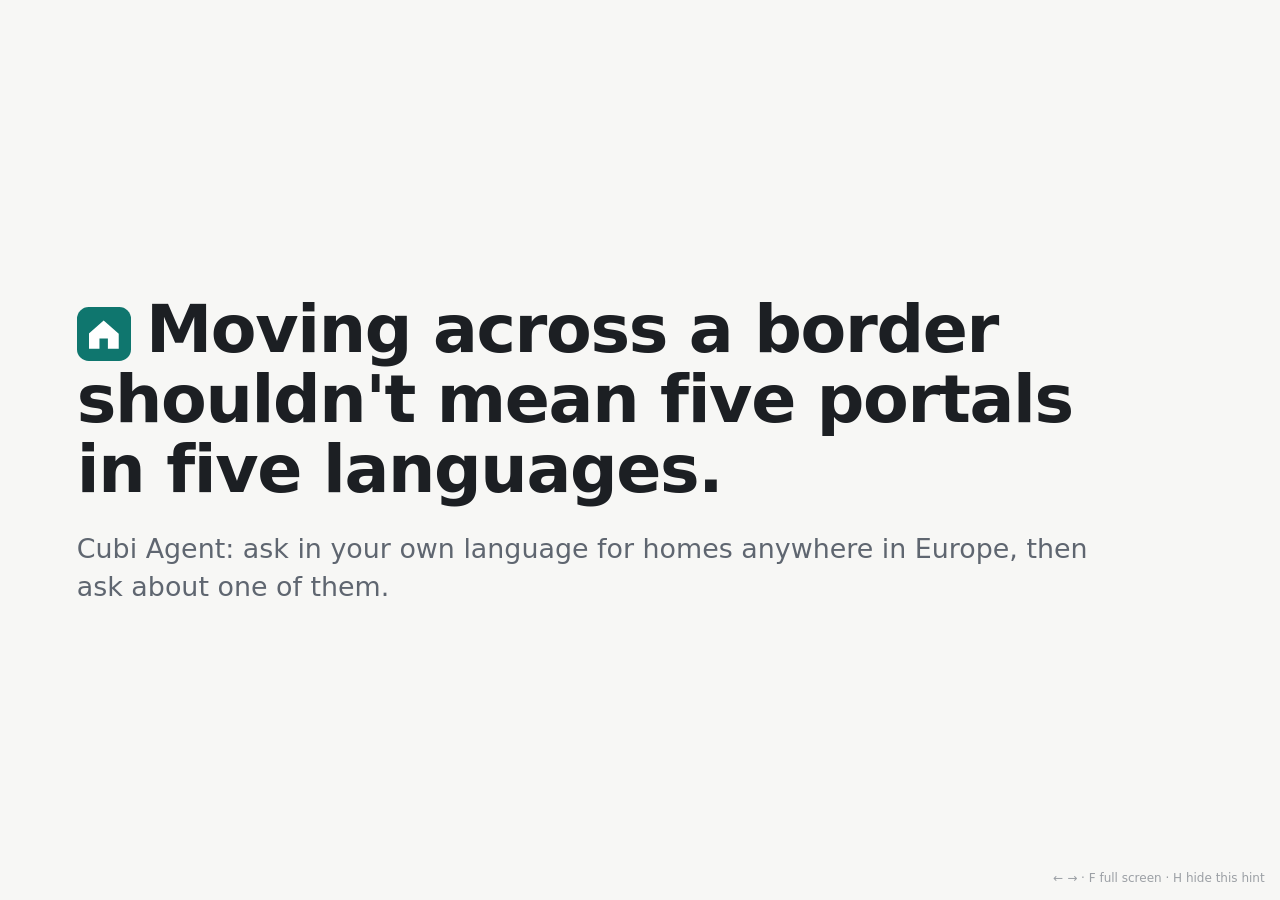
==== docs/video/slides.html @ f22bd31d "Days 13-14: video script, title cards, report Co-Authored-By: Claude Opus 5.5 <noreply@anthropic.com" ====
<!doctype html>
<html lang="en">
<head>
<meta charset="utf-8">
<meta name="viewport" content="width=device-width, initial-scale=1">
<title>Cubi Agent video cards</title>
<!-- Title cards for the demo video. Open in a browser, press F for full screen,
     → / ← (or click) to move between cards. Record at 1920×1080. No external files. -->
<style>
  :root { --bg: #f7f7f5; --panel: #fff; --ink: #1c1f23; --muted: #5f6670; --line: #e3e4e0;
          --accent: #0f766e; --accent-soft: #e6f2f0; }
  * { box-sizing: border-box; }
  html, body { margin: 0; height: 100%; background: var(--bg); color: var(--ink);
               font: 16px/1.4 system-ui, -apple-system, "Segoe UI", Roboto, sans-serif; }
  .card { position: absolute; inset: 0; display: none; align-items: center; justify-content: center; padding: 6vw; }
  .card.on { display: flex; }
  .inner { width: min(1500px, 100%); }
  .logo { width: 4.2vw; height: 4.2vw; min-width: 44px; min-height: 44px; border-radius: 22%; background: var(--accent);
          display: inline-block; vertical-align: middle; margin-right: 1.2vw;
          -webkit-mask: none; position: relative; }
  .logo::after { content: ""; position: absolute; inset: 22%;
          background: #fff; clip-path: polygon(0 50%, 50% 6%, 100% 50%, 100% 100%, 64% 100%, 64% 66%, 36% 66%, 36% 100%, 0 100%); }
  h1 { font-size: 5.2vw; line-height: 1.05; margin: 0 0 2vw; letter-spacing: -0.02em; }
  h2 { font-size: 3.4vw; margin: 0 0 2.4vw; letter-spacing: -0.01em; }
  p.lead { font-size: 2.1vw; color: var(--muted); margin: 0; max-width: 60ch; }
  .tag { display: inline-block; font-size: 1.3vw; padding: .35em .8em; border-radius: 999px;
         background: var(--accent-soft); color: var(--accent); font-weight: 600; margin: 0 .5em .6em 0; }
  table { border-collapse: collapse; width: 100%; font-size: 1.75vw; background: var(--panel);
          border: 1px solid var(--line); border-radius: 14px; overflow: hidden; }
  th, td { text-align: left; padding: .7em 1em; border-bottom: 1px solid var(--line); }
  th { font-size: 1.3vw; text-transform: uppercase; letter-spacing: .05em; color: var(--muted); font-weight: 600; }
  tr:last-child td { border-bottom: 0; }
  td.num { font-variant-numeric: tabular-nums; }
  .hi { color: var(--accent); font-weight: 700; }
  .grid { display: grid; grid-template-columns: 1fr 1fr; gap: 2.4vw; }
  .foot { margin-top: 2vw; font-size: 1.3vw; color: var(--muted); }
  .big { font-size: 3vw; font-weight: 700; color: var(--accent); }
  .hint { position: fixed; right: 1.2vw; bottom: 1vw; font-size: 12px; color: var(--muted); opacity: .6; }
  body.rec .hint { display: none; }
</style>
</head>
<body>

<section class="card on">
  <div class="inner">
    <h1><span class="logo" aria-hidden="true"></span>Moving across a border<br>shouldn't mean five portals<br>in five languages.</h1>
    <p class="lead">Cubi Agent: ask in your own language for homes anywhere in Europe, then ask about one of them.</p>
  </div>
</section>

<section class="card">
  <div class="inner">
    <h2>How it's built</h2>
    <div>
      <span class="tag">NVIDIA Nemotron 3 Super</span><span class="tag">Nebius Token Factory</span>
      <span class="tag">Nebius AI Cloud endpoint</span><span class="tag">Tavily</span>
      <span class="tag">Cubi Estate connector · 2.3M+ listings · 20 countries</span>
    </div>
    <p class="lead" style="margin-top:2vw">Nemotron reads the request and writes the answer. Code decides the rest:
      language, sale or rent, which card “#2” is, and every link, which must appear in the tool output.</p>
  </div>
</section>

<section class="card">
  <div class="inner">
    <h2>Measured, on requests the rules never saw</h2>
    <div class="grid">
      <table>
        <tr><th>36 requests · 6 languages</th><th>all fields</th></tr>
        <tr><td>Nemotron 3 Nano</td><td class="num">34/36</td></tr>
        <tr><td>Nemotron 3.5 Lightning</td><td class="num">36/36</td></tr>
        <tr><td class="hi">Nemotron 3 Super (used)</td><td class="num hi">36/36</td></tr>
        <tr><td>Nemotron 3 Ultra</td><td class="num">36/36</td></tr>
      </table>
      <table>
        <tr><th>31 searches</th><th>agent</th><th>direct</th></tr>
        <tr><td>meets every constraint</td><td class="num">90%</td><td class="num">94%</td></tr>
        <tr><td>latency p50</td><td class="num hi">1.35 s</td><td class="num">5.97 s</td></tr>
        <tr><td>connector quota</td><td class="num hi">33</td><td class="num">310</td></tr>
      </table>
    </div>
    <p class="foot">Agent = Nemotron → structured filter. Direct = the same request sent to Cubi's own free-text search.
      Rules and set by the same author: an upper bound. Reports in the repo.</p>
  </div>
</section>

<section class="card">
  <div class="inner">
    <h1><span class="logo" aria-hidden="true"></span>Try it</h1>
    <p class="big">cubi.estate/agent</p>
    <p class="lead" style="margin-top:1.2vw">No account. Free through Dec 15.<br>
      Source, evals and feedback: github.com/cubi-estate/cubi-agent · Apache-2.0</p>
  </div>
</section>

<div class="hint">← → · F full screen · H hide this hint</div>
<script>
  const cards = [...document.querySelectorAll(".card")];
  let i = 0;
  const show = n => { i = Math.max(0, Math.min(cards.length - 1, n)); cards.forEach((c, k) => c.classList.toggle("on", k === i)); };
  document.addEventListener("keydown", e => {
    if (e.key === "ArrowRight" || e.key === " " || e.key === "PageDown") show(i + 1);
    else if (e.key === "ArrowLeft" || e.key === "PageUp") show(i - 1);
    else if (e.key === "f" || e.key === "F") document.fullscreenElement ? document.exitFullscreen() : document.documentElement.requestFullscreen();
    else if (e.key === "h" || e.key === "H") document.body.classList.toggle("rec");
  });
  document.addEventListener("click", () => show(i + 1));
</script>
</body>
</html>
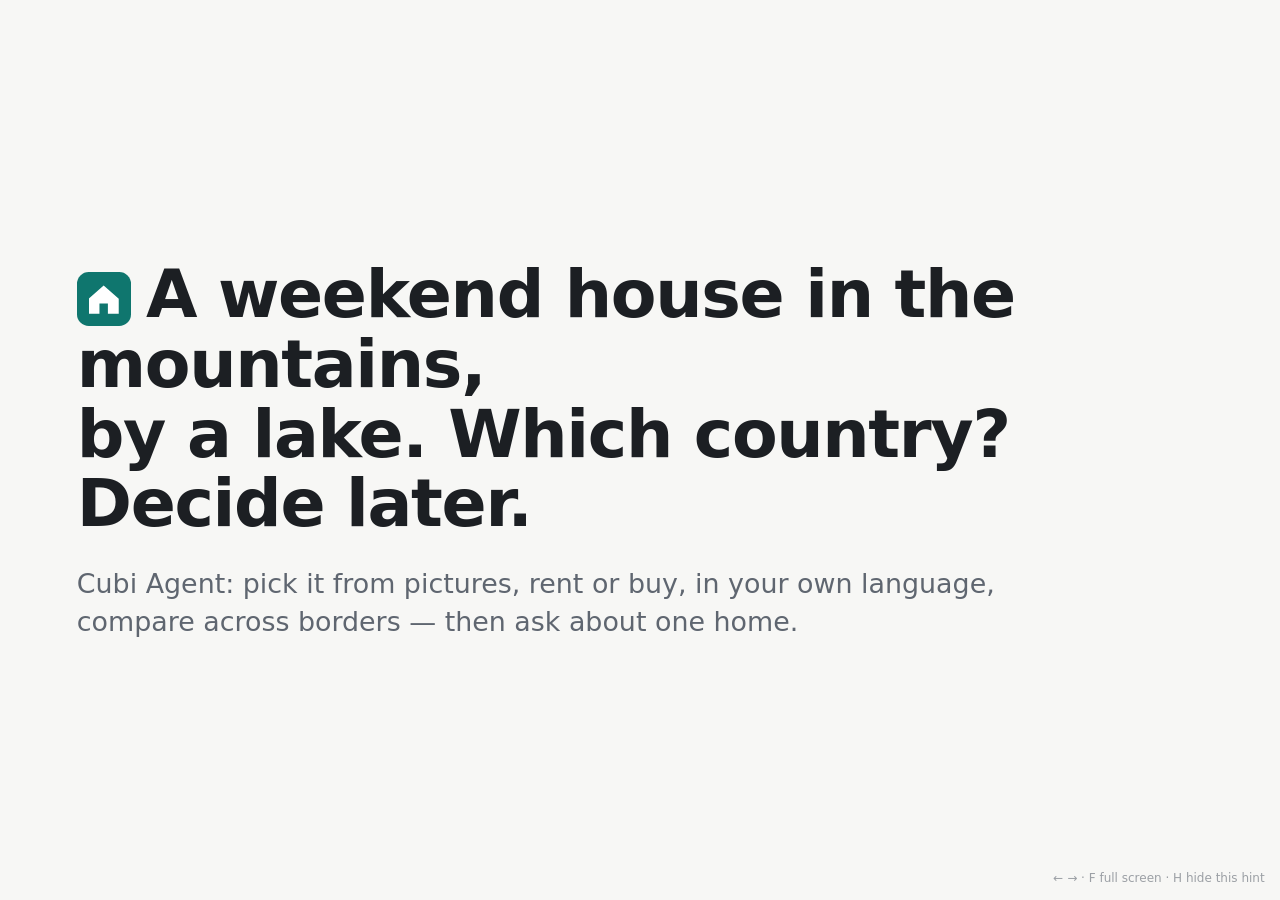
==== commit e77c7b36: "docs(video): voice-over for the second recording; title cards refitted to the weekend-house story Co" ====
--- a/docs/video/slides.html
+++ b/docs/video/slides.html
@@ -43,8 +43,8 @@
 
 <section class="card on">
   <div class="inner">
-    <h1><span class="logo" aria-hidden="true"></span>Moving across a border<br>shouldn't mean five portals<br>in five languages.</h1>
-    <p class="lead">Cubi Agent: ask in your own language for homes anywhere in Europe, then ask about one of them.</p>
+    <h1><span class="logo" aria-hidden="true"></span>A weekend house in the mountains,<br>by a lake. Which country?<br>Decide later.</h1>
+    <p class="lead">Cubi Agent: pick it from pictures, rent or buy, in your own language, compare across borders — then ask about one home.</p>
   </div>
 </section>
 
@@ -55,9 +55,11 @@
       <span class="tag">NVIDIA Nemotron 3 Super</span><span class="tag">Nebius Token Factory</span>
       <span class="tag">Nebius AI Cloud endpoint</span><span class="tag">Tavily</span>
       <span class="tag">Cubi Estate connector · 2.3M+ listings · 20 countries</span>
+      <span class="tag">Area data: EEA noise &amp; air · Copernicus · JRC flood · wildfire · seismic</span>
     </div>
     <p class="lead" style="margin-top:2vw">Nemotron reads the request and writes the answer. Code decides the rest:
-      language, sale or rent, which card “#2” is, and every link, which must appear in the tool output.</p>
+      the language, rent or buy from turn to turn, which card “#4” is, and every link, which must come from a tool.
+      Similar homes, price ranges, maps and news come from Cubi, OpenStreetMap, Tavily and X — never from the model.</p>
   </div>
 </section>
 
